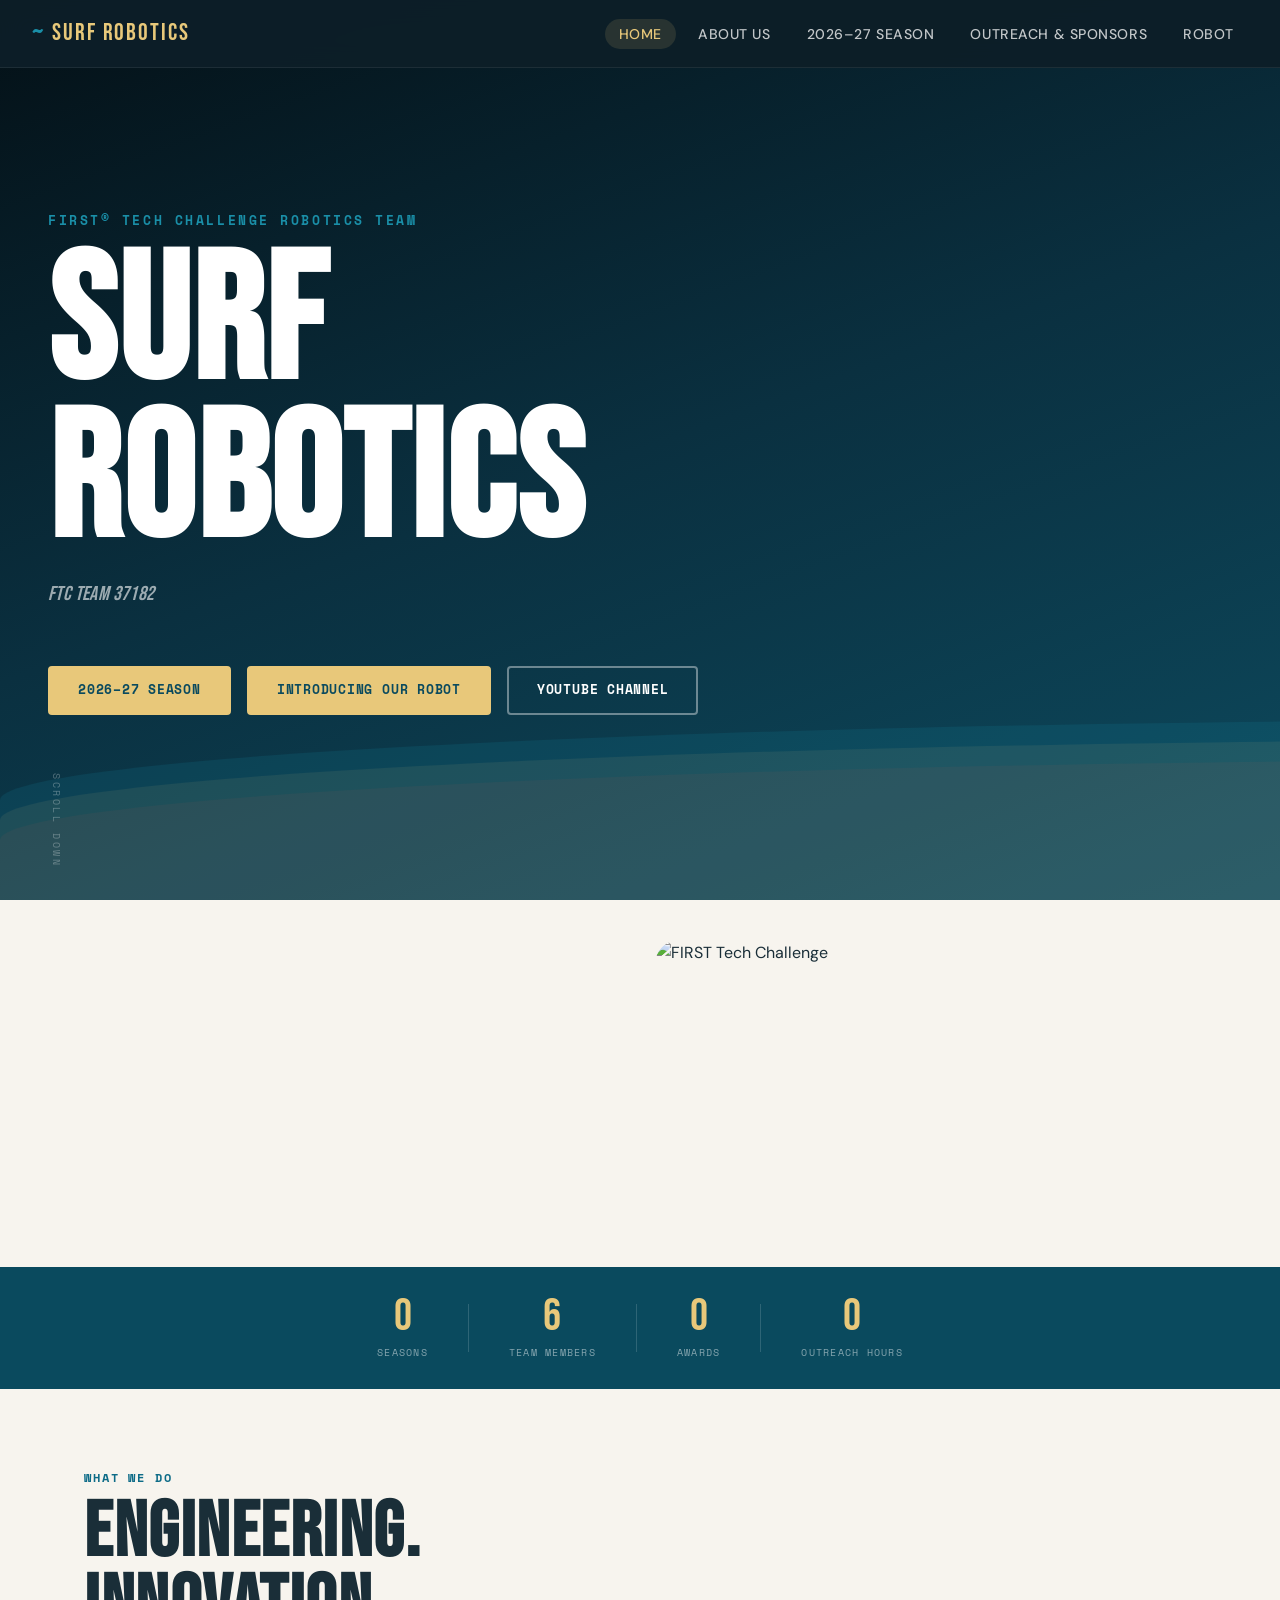
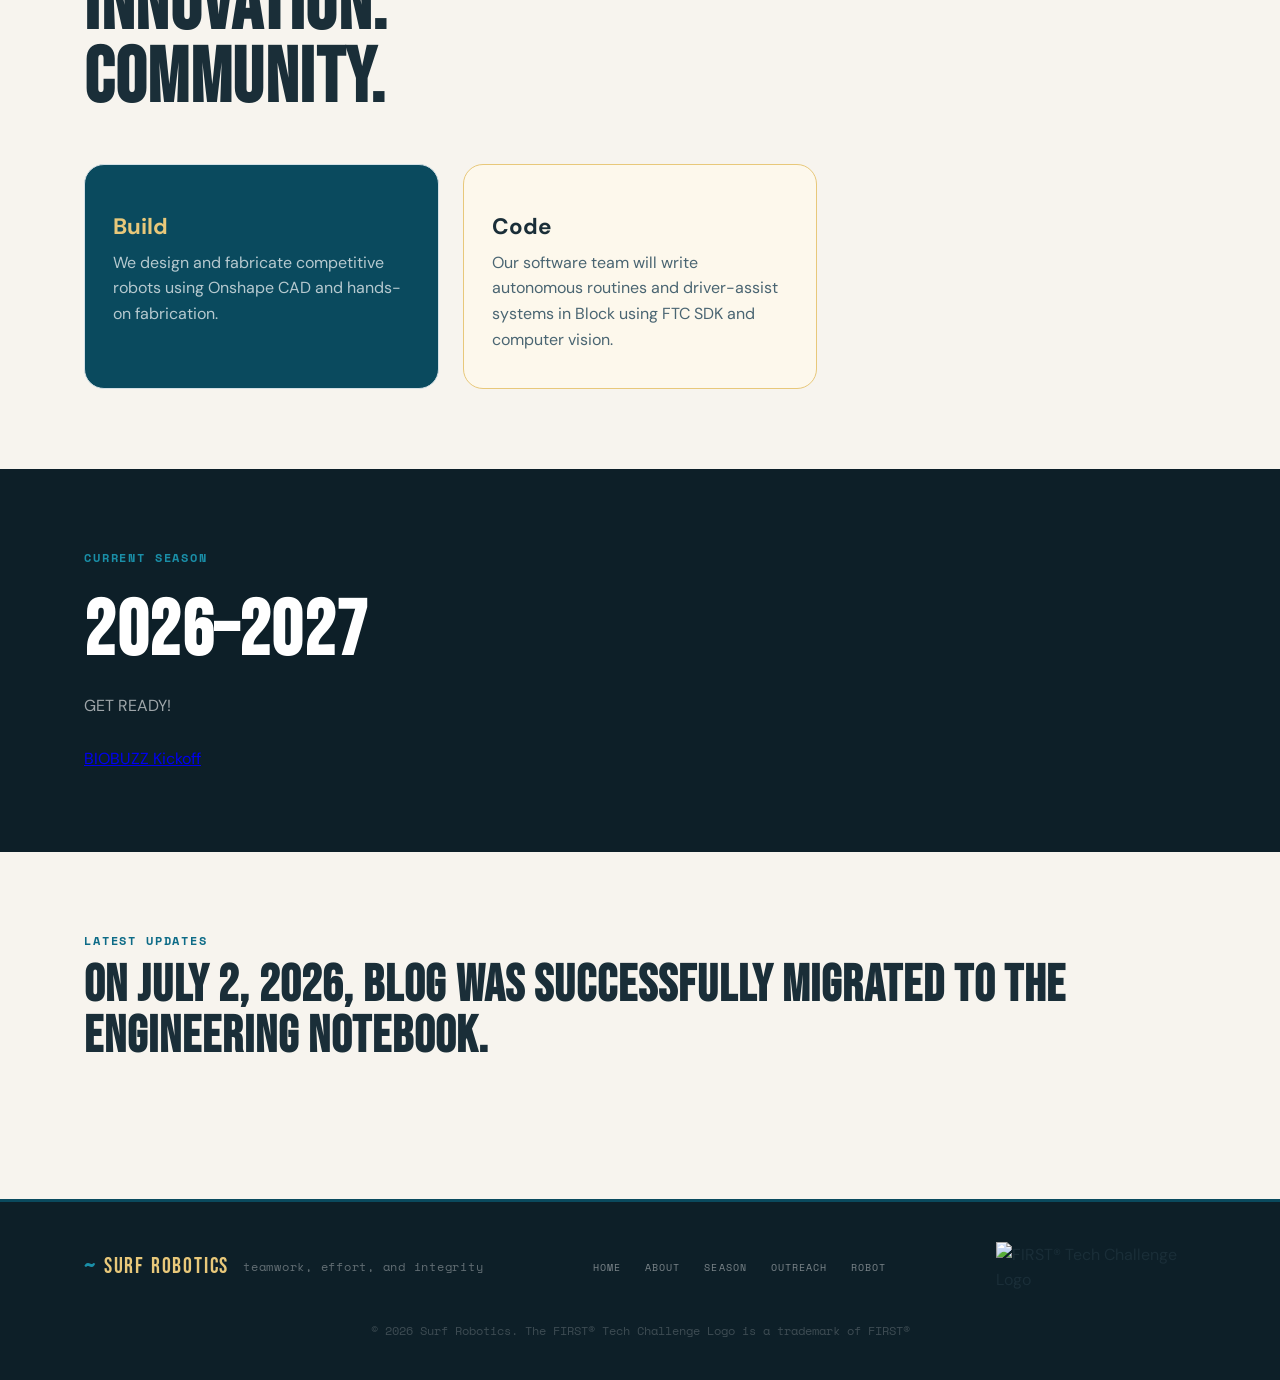
==== index.html @ 9fc36d1c "Update index.html" ====
<!DOCTYPE html>
<html lang="en">
<head>
  <meta charset="UTF-8">
  <meta name="viewport" content="width=device-width, initial-scale=1.0">

  <title>Surf Robotics | FTC Team</title>

  <link rel="icon" type="image/x-icon" href="templogo.png">
  <link rel="stylesheet" href="style.css">

  <link
    href="https://fonts.googleapis.com/css2?family=Bebas+Neue&family=DM+Sans:ital,wght@0,300;0,400;0,500;0,700;1,300&family=Space+Mono:wght@400;700&display=swap"
    rel="stylesheet"
  >
</head>

<body class="page-home">

  <!-- NAV -->
  <nav class="nav">
    <a href="/" class="nav-logo">
      <span class="logo-wave">~</span>
      SURF ROBOTICS
    </a>

    <button
      class="nav-toggle"
      id="navToggle"
      aria-label="Toggle menu"
    >
      <span></span>
      <span></span>
      <span></span>
    </button>

    <ul class="nav-links" id="navLinks">
      <li><a href="/" class="active" title="Click me. Sends you home.">Home</a></li>
      <li><a href="about" title="Click me.">About Us</a></li>
      <li><a href="season" title="Click me.">2026–27 Season</a></li>
      <li><a href="outreach" title="Click me.">Outreach & Sponsors</a></li>
      <li><a href="robot" title="Click me.">Robot</a></li>
    </ul>
  </nav>

  <!-- HERO -->
  <header class="hero">
    <div class="hero-bg">
      <div class="wave wave1"></div>
      <div class="wave wave2"></div>
      <div class="wave wave3"></div>
    </div>

    <div class="hero-content">
      <p><br></p>

      <p class="hero-eyebrow">
        FIRST® Tech Challenge Robotics Team
      </p>

      <h1 class="hero-title">
        SURF<br>
        ROBOTICS
      </h1>

      <h2 class="hero-sub">
        FTC Team 37182
      </h2>

      <p><br></p>

      <div class="hero-actions">
        <a href="season" class="btn btn-primary" title="Click me.">
          2026–27 Season
        </a>

        <a href="robot" class="btn btn-primary" title="Click me.">
          Introducing Our Robot
        </a>

        <a
          href="https://www.youtube.com/@FTCTeamSurf"
          class="btn btn-ghost"
          title="Click me."
        >
          Youtube channel
        </a>
      </div>
    </div>

    <div class="hero-scroll">
      SCROLL DOWN
    </div>
  </header>

  <!-- STATS BAR -->
  <!-- ROBOT MEDIA -->
<section class="home-media">
  <div class="container">

    <div class="media-item">
      <video
        class="responsive-media"
        autoplay
        loop
        muted
        playsinline
      >
        <source src="robot.mp4" type="video/mp4">
        Your browser does not support the video tag.
      </video>
    </div>

    <div class="media-item">
      <img
        class="responsive-media"
        src="starter.jpeg"
        alt="FIRST Tech Challenge"
      >
    </div>

  </div>
</section>

  <section class="stats-bar">
    <div class="stat">
      <span class="stat-num">0</span>
      <span class="stat-label">Seasons</span>
    </div>

    <div class="stat-divider"></div>

    <div class="stat">
      <span class="stat-num">6</span>
      <span class="stat-label">Team Members</span>
    </div>

    <div class="stat-divider"></div>

    <div class="stat">
      <span class="stat-num">0</span>
      <span class="stat-label">Awards</span>
    </div>

    <div class="stat-divider"></div>

    <div class="stat">
      <span class="stat-num">0</span>
      <span class="stat-label">Outreach Hours</span>
    </div>
  </section>

  <!-- HIGHLIGHTS -->
  <section class="section highlights">
    <div class="container">
      <p class="section-eyebrow">
        What We Do
      </p>

      <h2 class="section-title">
        Engineering.<br>
        Innovation.<br>
        Community.
      </h2>

      <div class="cards-grid">

        <div class="card card-teal">
          <div class="card-icon"></div>

          <h3>Build</h3>

          <p>
            We design and fabricate competitive robots using
            Onshape CAD and hands-on fabrication.
          </p>
        </div>

        <div class="card card-sand">
          <div class="card-icon"></div>

          <h3>Code</h3>

          <p>
            Our software team will write autonomous routines
            and driver-assist systems in Block using FTC SDK
            and computer vision.
          </p>
        </div>

      </div>
    </div>
  </section>

  <!-- SEASON TEASER -->
  <section class="section season-teaser">
    <div class="container season-teaser-inner">

      <div class="season-teaser-text">
        <p class="section-eyebrow">
          Current Season
        </p>

        <h2 class="section-title">
          2026–2027
        </h2>

        <p>GET READY!</p>

        <script src="https://cdn.logwork.com/widget/countdown.js"></script>

        <a
          href="https://logwork.com/countdown-bom4"
          class="countdown-timer"
          data-style="flip2"
          data-timezone="Europe/London"
          data-textcolor="#cccccc"
          data-date="2026-09-12 17:00"
          data-unitscolor="#cccccc"
          data-background="#fff000"
          data-digitscolor="#111122"
          title="Don't click me."
        >
          BIOBUZZ Kickoff
        </a>
      </div>

      <p class="robot-caption"></p>

    </div>
    </div>
    </div>
  </section>

  <!-- LATEST BLOG -->
  <section class="section blog-teaser">
    <div class="container">

      <div class="blog-teaser-header">
        <div>
          <p class="section-eyebrow">
            Latest Updates
          </p>

          <h2 class="section-title-sm">
            On July 2, 2026, Blog was successfully migrated
            to the engineering notebook.
          </h2>
        </div>
      </div>
    </div>
  </section>

  <!-- FOOTER -->
  <footer class="footer">
    <div class="container footer-inner">
      <div class="footer-brand">
        <span class="logo-wave">~</span>
        SURF ROBOTICS
        <p>
          teamwork, effort, and integrity
        </p>
      </div>

      <nav class="footer-nav">
        <a href="/" title="Click me.">Home</a>
        <a href="about" title="Click me.">About</a>
        <a href="season" title="Click me.">Season</a>
        <a href="outreach" title="Click me.">Outreach</a>
        <a href="robot" title="Click me.">Robot</a>
      </nav>

      <img
        src="FIRSTTech_iconHorz_RGB_reverse.png.webp"
        alt="FIRST® Tech Challenge Logo"
        width="200"
      >

      <p class="footer-copy">
        © 2026 Surf Robotics. The FIRST® Tech Challenge Logo
        is a trademark of FIRST®
      </p>

    </div>
  </footer>

  <script src="main.js"></script>

</body>
</html>
---- style.css ----
/* =============================================
   SURF ROBOTICS — MAIN STYLESHEET
   Theme: Coastal · Deep Teal + Sandy Gold + Coral
   Fonts: Bebas Neue (display) + DM Sans (body) + Space Mono (data)
============================================= */

/* === RESET & BASE === */
*, *::before, *::after { box-sizing: border-box; margin: 0; padding: 0; }
html { scroll-behavior: smooth; }
body {
  font-family: 'DM Sans', sans-serif;
  background: var(--bg);
  color: var(--text);
  line-height: 1.6;
  overflow-x: hidden;
}

/* === CSS VARIABLES === */
:root {
  --teal:       #0a4a5e;
  --teal-mid:   #0d6b87;
  --teal-light: #1a8fa8;
  --teal-pale:  #e8f6fa;
  --sand:       #e8c87a;
  --sand-dark:  #c4a24a;
  --sand-pale:  #fdf8ec;
  --coral:      #e05c4b;
  --coral-pale: #fdf0ee;
  --bg:         #f7f4ee;
  --bg-dark:    #0d1f28;
  --text:       #1a2e38;
  --text-mid:   #4a6572;
  --text-light: #8aa3af;
  --border:     #d4e0e5;
  --white:      #ffffff;

  --radius-sm: 6px;
  --radius:    12px;
  --radius-lg: 20px;

  --shadow-sm: 0 2px 8px rgba(10,74,94,0.08);
  --shadow:    0 6px 24px rgba(10,74,94,0.12);
  --shadow-lg: 0 16px 48px rgba(10,74,94,0.18);

  --transition: 0.25s ease;
  --nav-h: 68px;
}

/* === TYPOGRAPHY === */
h1, h2, h3, h4, h5 { line-height: 1.1; }
h1 { font-family: 'Bebas Neue', sans-serif; letter-spacing: 0.02em; }
h2 { font-family: 'Bebas Neue', sans-serif; letter-spacing: 0.02em; }
h3 { font-weight: 700; font-size: 1.2rem; }
h4 { font-weight: 600; font-size: 1.05rem; }
p { color: var(--text-mid); }

/* === LAYOUT === */
.container { max-width: 1160px; margin: 0 auto; padding: 0 24px; }
.section { padding: 80px 0; }
.section-teal { background: var(--teal); color: var(--white); }
.section-sand { background: var(--sand-pale); }

/* === NAV === */
.nav {
  position: fixed; top: 0; left: 0; right: 0; z-index: 100;
  height: var(--nav-h);
  display: flex; align-items: center; justify-content: space-between;
  padding: 0 32px;
  background: rgba(13,31,40,0.96);
  backdrop-filter: blur(12px);
  border-bottom: 1px solid rgba(255,255,255,0.07);
}
.nav-logo {
  font-family: 'Bebas Neue', sans-serif;
  font-size: 1.5rem;
  letter-spacing: 0.08em;
  color: var(--sand);
  text-decoration: none;
  display: flex; align-items: center; gap: 6px;
}
.logo-wave { color: var(--teal-light); font-size: 1.8rem; line-height: 1; }
.nav-links {
  display: flex; gap: 8px; list-style: none;
}
.nav-links a {
  color: rgba(255,255,255,0.75);
  text-decoration: none;
  font-size: 0.88rem;
  font-weight: 500;
  letter-spacing: 0.04em;
  padding: 6px 14px;
  border-radius: 20px;
  transition: all var(--transition);
  text-transform: uppercase;
}
.nav-links a:hover,
.nav-links a.active {
  color: var(--sand);
  background: rgba(232,200,122,0.12);
}
.nav-toggle {
  display: none;
  flex-direction: column; gap: 5px;
  background: none; border: none; cursor: pointer; padding: 4px;
}
.nav-toggle span {
  display: block; width: 24px; height: 2px;
  background: var(--sand); border-radius: 2px;
  transition: all var(--transition);
}

/* === BUTTONS === */
.btn {
  display: inline-flex; align-items: center; gap: 6px;
  padding: 12px 28px;
  border-radius: 4px;
  font-family: 'Space Mono', monospace;
  font-size: 0.8rem;
  letter-spacing: 0.06em;
  text-transform: uppercase;
  text-decoration: none;
  font-weight: 700;
  cursor: pointer;
  border: 2px solid transparent;
  transition: all var(--transition);
}
.btn-primary {
  background: var(--sand);
  color: var(--teal);
  border-color: var(--sand);
}
.btn-primary:hover {
  background: var(--sand-dark);
  border-color: var(--sand-dark);
  transform: translateY(-2px);
  box-shadow: var(--shadow);
}
.btn-ghost {
  background: transparent;
  color: var(--white);
  border-color: rgba(255,255,255,0.4);
}
.btn-ghost:hover {
  border-color: var(--sand);
  color: var(--sand);
}
.btn-link {
  background: none; border: none; padding: 0;
  color: var(--teal-mid);
  font-family: 'Space Mono', monospace;
  font-size: 0.78rem;
  font-weight: 700;
  letter-spacing: 0.05em;
  text-transform: uppercase;
  cursor: pointer;
  transition: color var(--transition);
}
.btn-link:hover { color: var(--coral); }

/* === SECTION LABELS === */
.section-eyebrow {
  font-family: 'Space Mono', monospace;
  font-size: 0.72rem;
  letter-spacing: 0.16em;
  text-transform: uppercase;
  color: var(--teal-mid);
  margin-bottom: 10px;
  font-weight: 700;
}
.section-teal .section-eyebrow { color: var(--teal-light); }
.section-title {
  font-family: 'Bebas Neue', sans-serif;
  font-size: clamp(3rem, 6vw, 5.5rem);
  color: var(--text);
  line-height: 0.95;
  margin-bottom: 24px;
}
.section-title-sm {
  font-family: 'Bebas Neue', sans-serif;
  font-size: clamp(2rem, 4vw, 3.2rem);
  color: var(--text);
  line-height: 1;
  margin-bottom: 20px;
}

/* =============================================
   HOME PAGE — HERO
============================================= */
.page-home .hero {
  position: relative;
  height: 100vh;
  min-height: 680px;
  display: flex; align-items: center;
  overflow: hidden;
  background: var(--bg-dark);
}
.hero-bg {
  position: absolute; inset: 0;
  background: linear-gradient(160deg, #041016 0%, #0a3040 50%, #0d4a5e 100%);
}
/* WAVE ANIMATION */
.wave {
  position: absolute;
  width: 250%;
  height: 200px;
  bottom: 0;
  border-radius: 50% 50% 0 0 / 80px 80px 0 0;
  opacity: 0.15;
  animation: waveMove 8s ease-in-out infinite;
}
.wave1 { background: var(--teal-light); animation-delay: 0s; bottom: -20px; }
.wave2 { background: var(--sand); opacity: 0.08; animation-delay: -3s; animation-duration: 10s; bottom: -40px; }
.wave3 { background: var(--coral); opacity: 0.06; animation-delay: -5s; animation-duration: 12s; bottom: -60px; }
@keyframes waveMove {
  0%, 100% { transform: translateX(-25%) scaleY(1); }
  50% { transform: translateX(0%) scaleY(1.2); }
}

.hero-content {
  position: relative;
  padding: 0 48px;
  max-width: 900px;
  animation: fadeUp 1s ease both;
}
.hero-eyebrow {
  font-family: 'Space Mono', monospace;
  font-size: 0.8rem;
  letter-spacing: 0.2em;
  text-transform: uppercase;
  color: var(--teal-light);
  margin-bottom: 16px;
  font-weight: 700;
}
.hero-title {
  font-family: 'Bebas Neue', sans-serif;
  font-size: clamp(5rem, 14vw, 13rem);
  line-height: 0.88;
  color: var(--white);
  letter-spacing: 0.01em;
  margin-bottom: 20px;
}
.hero-title span { color: var(--sand); }
.hero-sub {
  font-size: 1.25rem;
  color: rgba(255,255,255,0.6);
  max-width: 480px;
  margin-bottom: 36px;
  font-style: italic;
  font-weight: 300;
}
.hero-actions { display: flex; gap: 16px; flex-wrap: wrap; }
.hero-scroll {
  position: absolute;
  bottom: 32px;
  left: 48px;
  font-family: 'Space Mono', monospace;
  font-size: 0.65rem;
  letter-spacing: 0.25em;
  color: rgba(255,255,255,0.3);
  writing-mode: vertical-rl;
  animation: bounce 2s ease-in-out infinite;
}
@keyframes bounce {
  0%,100% { transform: translateY(0); }
  50% { transform: translateY(8px); }
}
@keyframes fadeUp {
  from { opacity: 0; transform: translateY(40px); }
  to { opacity: 1; transform: translateY(0); }
}

/* === STATS BAR === */
.stats-bar {
  background: var(--teal);
  display: flex; align-items: center; justify-content: center;
  gap: 0;
  padding: 28px;
  flex-wrap: wrap;
}
.stat {
  display: flex; flex-direction: column; align-items: center;
  padding: 0 40px;
}
.stat-num {
  font-family: 'Bebas Neue', sans-serif;
  font-size: 2.8rem;
  color: var(--sand);
  line-height: 1;
}
.stat-label {
  font-family: 'Space Mono', monospace;
  font-size: 0.65rem;
  letter-spacing: 0.12em;
  text-transform: uppercase;
  color: rgba(255,255,255,0.5);
  margin-top: 4px;
}
.stat-divider {
  width: 1px;
  height: 48px;
  background: rgba(255,255,255,0.15);
}

/* === HIGHLIGHTS CARDS === */
.cards-grid {
  display: grid;
  grid-template-columns: repeat(3, 1fr);
  gap: 24px;
  margin-top: 48px;
}
.card {
  padding: 36px 28px;
  border-radius: var(--radius-lg);
  border: 1px solid var(--border);
  transition: transform var(--transition), box-shadow var(--transition);
}
.card:hover { transform: translateY(-6px); box-shadow: var(--shadow-lg); }
.card-teal { background: var(--teal); color: white; }
.card-sand { background: var(--sand-pale); border-color: var(--sand); }
.card-coral { background: #fff8f7; border-color: var(--coral); }
.card-teal p { color: rgba(255,255,255,0.7); }
.card-icon { font-size: 2.4rem; margin-bottom: 14px; }
.card h3 { font-size: 1.4rem; margin-bottom: 10px; }
.card-teal h3 { color: var(--sand); }

/* === SEASON TEASER === */
.season-teaser { background: var(--bg-dark); }
.season-teaser-inner {
  display: grid; grid-template-columns: 1fr 1fr;
  gap: 64px; align-items: center;
}
.season-teaser-text .section-eyebrow { color: var(--teal-light); }
.season-teaser-text .section-title { color: var(--white); }
.season-teaser-text p { color: rgba(255,255,255,0.6); margin-bottom: 28px; }
.robot-placeholder {
  display: flex; flex-direction: column; align-items: center;
  gap: 16px;
}
.robot-body {
  position: relative;
  width: 200px; height: 180px;
}
.robot-head {
  position: absolute;
  top: 0; left: 50%; transform: translateX(-50%);
  width: 80px; height: 50px;
  background: var(--teal-mid);
  border-radius: 8px 8px 0 0;
  border: 2px solid var(--teal-light);
}
.robot-chassis {
  position: absolute;
  top: 50px; left: 20px; right: 20px; bottom: 20px;
  background: var(--teal);
  border-radius: 6px;
  border: 2px solid var(--teal-light);
}
.robot-chassis::after {
  content: '';
  position: absolute;
  top: 12px; left: 50%; transform: translateX(-50%);
  width: 40px; height: 8px;
  background: var(--sand);
  border-radius: 4px;
  box-shadow: 0 0 12px var(--sand);
}
.robot-wheel {
  position: absolute;
  bottom: 0;
  width: 36px; height: 36px;
  background: #1a3040;
  border-radius: 50%;
  border: 3px solid var(--sand);
}
.robot-wheel.wl { left: 0; }
.robot-wheel.wr { right: 0; }
.robot-caption {
  font-family: 'Space Mono', monospace;
  font-size: 0.65rem;
  letter-spacing: 0.15em;
  color: var(--text-light);
  text-transform: uppercase;
}

/* === BLOG TEASER === */
.blog-teaser-header {
  display: flex; align-items: flex-end; justify-content: space-between;
  margin-bottom: 36px;
}
.blog-preview-grid {
  display: grid; grid-template-columns: repeat(3, 1fr);
  gap: 20px;
}
.blog-preview-card {
  display: block;
  padding: 28px;
  background: var(--white);
  border-radius: var(--radius);
  border: 1px solid var(--border);
  text-decoration: none;
  transition: all var(--transition);
}
.blog-preview-card:hover {
  transform: translateY(-4px);
  box-shadow: var(--shadow);
  border-color: var(--teal-light);
}
.blog-preview-card h4 {
  color: var(--text);
  margin: 10px 0 8px;
  font-size: 1rem;
}
.blog-preview-card p { font-size: 0.9rem; margin-bottom: 14px; }
.blog-tag {
  display: inline-block;
  font-family: 'Space Mono', monospace;
  font-size: 0.62rem;
  letter-spacing: 0.08em;
  text-transform: uppercase;
  padding: 3px 10px;
  border-radius: 20px;
  background: var(--teal-pale);
  color: var(--teal-mid);
  font-weight: 700;
}
.blog-date {
  font-size: 0.8rem;
  color: var(--text-light);
  font-family: 'Space Mono', monospace;
}

/* =============================================
   INNER PAGE HERO
============================================= */
.page-inner { padding-top: var(--nav-h); }
.page-hero {
  position: relative;
  padding: 80px 0 60px;
  background: var(--bg-dark);
  overflow: hidden;
}
.page-hero-bg {
  position: absolute; inset: 0;
  background: linear-gradient(135deg, #041016 0%, #0a3040 60%, #0d4a5e 100%);
  opacity: 0.95;
}
.page-hero-bg::after {
  content: '';
  position: absolute; bottom: 0; left: 0; right: 0;
  height: 3px;
  background: linear-gradient(90deg, var(--teal-light), var(--sand), var(--coral));
}
.page-hero .container { position: relative; }
.page-hero-title {
  font-family: 'Bebas Neue', sans-serif;
  font-size: clamp(3.5rem, 8vw, 7rem);
  color: var(--white);
  line-height: 0.9;
  margin-top: 8px;
}
.page-hero-sub {
  color: rgba(255,255,255,0.55);
  font-size: 1.1rem;
  margin-top: 14px;
  font-style: italic;
}

/* =============================================
   ABOUT PAGE
============================================= */
.two-col {
  display: grid; grid-template-columns: 1.2fr 0.8fr;
  gap: 64px; align-items: center;
}
.two-col-text p { margin-bottom: 16px; }
.story-visual {
  display: flex; flex-direction: column; gap: 12px;
  align-items: flex-start;
}
.sv-block {
  font-family: 'Bebas Neue', sans-serif;
  font-size: 2.2rem;
  letter-spacing: 0.04em;
  padding: 16px 28px;
  border-radius: var(--radius-sm);
  color: var(--white);
}
.sv-block1 { background: var(--teal); }
.sv-block2 { background: var(--coral); margin-left: 24px; }
.sv-block3 { background: var(--sand); color: var(--teal); margin-left: 48px; }

.mission-inner { text-align: center; max-width: 800px; margin: 0 auto; }
.mission-quote {
  font-family: 'Bebas Neue', sans-serif;
  font-size: clamp(2rem, 4vw, 3.2rem);
  color: var(--sand);
  margin-bottom: 20px;
  line-height: 1.1;
}
.mission-sub { font-size: 1.1rem; color: rgba(255,255,255,0.65); }

/* TEAM GRID */
.team-grid {
  display: grid;
  grid-template-columns: repeat(auto-fill, minmax(240px, 1fr));
  gap: 24px;
  margin-top: 36px;
}
.team-card {
  background: var(--white);
  border: 1px solid var(--border);
  border-radius: var(--radius);
  padding: 28px 22px;
  transition: transform var(--transition), box-shadow var(--transition);
}
.team-card:hover { transform: translateY(-5px); box-shadow: var(--shadow); }
.team-avatar {
  width: 56px; height: 56px;
  border-radius: 50%;
  background: hsl(var(--avatar-hue), 55%, 42%);
  color: white;
  font-family: 'Space Mono', monospace;
  font-size: 0.95rem;
  font-weight: 700;
  display: flex; align-items: center; justify-content: center;
  margin-bottom: 14px;
  letter-spacing: 0.05em;
}
.team-card h4 { color: var(--text); margin-bottom: 4px; }
.team-role {
  font-family: 'Space Mono', monospace;
  font-size: 0.65rem;
  letter-spacing: 0.08em;
  text-transform: uppercase;
  color: var(--teal-mid);
  display: block;
  margin-bottom: 10px;
}
.team-card p { font-size: 0.88rem; }

/* MENTORS */
.mentors-grid {
  display: grid; grid-template-columns: repeat(2, 1fr);
  gap: 20px; margin-top: 28px;
}
.mentor-card {
  display: flex; gap: 20px; align-items: flex-start;
  background: var(--white);
  border: 1px solid var(--border);
  border-radius: var(--radius);
  padding: 24px;
}
.mentor-card h4 { color: var(--text); margin-bottom: 4px; }
.mentor-card p { font-size: 0.88rem; margin-top: 8px; }

/* VALUES */
.values-grid {
  display: grid; grid-template-columns: repeat(4, 1fr);
  gap: 24px; margin-top: 36px;
}
.value-item {
  padding: 28px 20px;
  border-top: 3px solid var(--teal);
}
.value-num {
  font-family: 'Bebas Neue', sans-serif;
  font-size: 3rem;
  color: var(--sand-dark);
  line-height: 1;
  display: block;
  margin-bottom: 10px;
}
.value-item h4 { color: var(--text); margin-bottom: 8px; font-size: 0.95rem; }
.value-item p { font-size: 0.88rem; }

/* =============================================
   SEASON PAGE
============================================= */
.page-hero-season .page-hero-title { color: var(--sand); }

/* FIELD DIAGRAM */
.field-diagram {
  text-align: center;
}
.field-inner {
  position: relative;
  width: 100%; padding-top: 100%;
  background: #1a3040;
  border-radius: var(--radius);
  border: 2px solid var(--teal-mid);
  overflow: hidden;
}
.field-zone {
  position: absolute;
  font-family: 'Space Mono', monospace;
  font-size: 0.6rem;
  letter-spacing: 0.08em;
  color: rgba(255,255,255,0.4);
  text-align: center;
  padding: 8px;
}
.fz1 { top: 4%; left: 0; right: 0; }
.fz2 { bottom: 4%; left: 0; right: 0; }
.field-goal {
  position: absolute;
  width: 14%; height: 14%;
  background: var(--sand);
  border-radius: 4px;
  opacity: 0.7;
}
.fg1 { top: 15%; left: 30%; }
.fg2 { top: 15%; right: 30%; }
.field-piece {
  position: absolute;
  width: 8%; height: 8%;
  background: var(--coral);
  border-radius: 50%;
  opacity: 0.8;
}
.fp1 { top: 45%; left: 30%; }
.fp2 { top: 45%; left: 46%; }
.fp3 { top: 45%; right: 30%; }
.field-robot {
  position: absolute;
  width: 16%; height: 16%;
  background: var(--teal-light);
  border-radius: 4px;
  bottom: 20%; left: 50%; transform: translateX(-50%);
  border: 2px solid var(--sand);
  box-shadow: 0 0 16px rgba(26,143,168,0.5);
  animation: robotGlow 2s ease-in-out infinite;
}
@keyframes robotGlow {
  0%,100% { box-shadow: 0 0 12px rgba(26,143,168,0.4); }
  50% { box-shadow: 0 0 24px rgba(26,143,168,0.8); }
}

/* SPECS GRID */
.robot-specs-grid {
  display: grid; grid-template-columns: repeat(3, 1fr);
  gap: 2px; margin-top: 36px;
  background: rgba(255,255,255,0.05);
  border-radius: var(--radius);
  overflow: hidden;
}
.spec-card {
  padding: 28px 24px;
  background: rgba(255,255,255,0.04);
  transition: background var(--transition);
}
.spec-card:hover { background: rgba(255,255,255,0.08); }
.spec-card h5 {
  font-family: 'Space Mono', monospace;
  font-size: 0.65rem;
  letter-spacing: 0.12em;
  text-transform: uppercase;
  color: var(--teal-light);
  margin-bottom: 8px;
}
.spec-value {
  font-family: 'Bebas Neue', sans-serif;
  font-size: 1.6rem;
  color: var(--sand);
  line-height: 1;
  margin-bottom: 10px;
}
.spec-card p { color: rgba(255,255,255,0.55); font-size: 0.88rem; }

/* TIMELINE */
.timeline {
  margin-top: 40px;
  position: relative;
}
.timeline::before {
  content: '';
  position: absolute;
  left: 28px; top: 0; bottom: 0;
  width: 2px;
  background: linear-gradient(to bottom, var(--teal), var(--sand));
}
.tl-item {
  display: flex; gap: 36px;
  margin-bottom: 40px;
  position: relative;
}
.tl-marker {
  flex-shrink: 0;
  width: 56px; height: 56px;
  background: var(--teal);
  color: var(--sand);
  border-radius: 50%;
  font-family: 'Bebas Neue', sans-serif;
  font-size: 1.3rem;
  display: flex; align-items: center; justify-content: center;
  border: 3px solid var(--bg);
  box-shadow: 0 0 0 2px var(--teal);
  position: relative; z-index: 1;
}
.tl-content { padding-top: 8px; }
.tl-content h4 { color: var(--text); margin-bottom: 4px; }
.tl-date {
  font-family: 'Space Mono', monospace;
  font-size: 0.65rem;
  letter-spacing: 0.1em;
  text-transform: uppercase;
  color: var(--teal-mid);
  display: block;
  margin-bottom: 10px;
}
.tl-content p { font-size: 0.92rem; }

/* RESULTS TABLE */
.results-table-wrap { overflow-x: auto; margin-top: 28px; }
.results-table {
  width: 100%; border-collapse: collapse;
}
.results-table th {
  font-family: 'Space Mono', monospace;
  font-size: 0.65rem;
  letter-spacing: 0.1em;
  text-transform: uppercase;
  color: var(--text-mid);
  padding: 10px 16px;
  text-align: left;
  border-bottom: 2px solid var(--border);
}
.results-table td {
  padding: 14px 16px;
  font-size: 0.92rem;
  color: var(--text-mid);
  border-bottom: 1px solid var(--border);
}
.results-table tr:hover td { background: var(--teal-pale); }
.badge {
  display: inline-block;
  font-family: 'Space Mono', monospace;
  font-size: 0.6rem;
  letter-spacing: 0.06em;
  text-transform: uppercase;
  padding: 3px 10px;
  border-radius: 20px;
  font-weight: 700;
}
.badge-green { background: #e0f5e9; color: #1a7a40; }
.badge-blue { background: #e0eeff; color: #1a4a8a; }
.badge-yellow { background: #fff8e0; color: #8a6a00; }
.badge-gray { background: #f0f0f0; color: #666; }

/* CTA BLOCK */
.cta-block {
  background: linear-gradient(135deg, var(--teal) 0%, var(--teal-mid) 100%);
  border-radius: var(--radius-lg);
  padding: 60px;
  text-align: center;
}
.cta-inner { max-width: 600px; margin: 0 auto; }
.cta-inner .section-eyebrow { color: var(--teal-light); }
.cta-inner .section-title-sm { color: var(--sand); }
.cta-inner p { color: rgba(255,255,255,0.65); margin-bottom: 28px; }

/* =============================================
   OUTREACH PAGE
============================================= */
.outreach-stats {
  display: grid; grid-template-columns: repeat(2, 1fr);
  gap: 16px;
}
.o-stat {
  padding: 24px;
  background: var(--teal-pale);
  border-radius: var(--radius);
  text-align: center;
  border: 1px solid var(--teal-light);
}
.o-num {
  display: block;
  font-family: 'Bebas Neue', sans-serif;
  font-size: 2.8rem;
  color: var(--teal);
  line-height: 1;
}
.o-stat span:last-child {
  font-family: 'Space Mono', monospace;
  font-size: 0.65rem;
  letter-spacing: 0.1em;
  text-transform: uppercase;
  color: var(--text-mid);
}

/* PROGRAMS */
.programs-grid {
  display: grid; grid-template-columns: repeat(3, 1fr);
  gap: 20px; margin-top: 36px;
}
.program-card {
  background: var(--white);
  border: 1px solid var(--border);
  border-radius: var(--radius);
  padding: 28px 22px;
  transition: transform var(--transition), box-shadow var(--transition);
}
.program-card:hover { transform: translateY(-4px); box-shadow: var(--shadow); }
.program-icon { font-size: 2rem; margin-bottom: 12px; }
.program-card h4 { color: var(--text); margin-bottom: 8px; }
.program-card p { font-size: 0.88rem; margin-bottom: 14px; }
.program-tag {
  font-family: 'Space Mono', monospace;
  font-size: 0.62rem;
  letter-spacing: 0.08em;
  text-transform: uppercase;
  color: var(--teal-mid);
  background: var(--teal-pale);
  padding: 3px 10px;
  border-radius: 20px;
  display: inline-block;
}

/* IMPACT BARS */
.impact-grid {
  max-width: 700px;
  margin: 36px auto 0;
  display: flex; flex-direction: column; gap: 24px;
}
.impact-item { display: flex; flex-direction: column; gap: 8px; }
.impact-bar {
  height: 12px;
  background: rgba(255,255,255,0.1);
  border-radius: 6px;
  overflow: hidden;
}
.impact-fill {
  height: 100%;
  background: linear-gradient(90deg, var(--teal-light), var(--sand));
  border-radius: 6px;
  transition: width 1.5s ease;
}
.impact-label {
  display: flex; justify-content: space-between;
  font-family: 'Space Mono', monospace;
  font-size: 0.65rem;
  letter-spacing: 0.08em;
  text-transform: uppercase;
  color: rgba(255,255,255,0.5);
}

/* SPONSORS */
.sponsors-intro {
  max-width: 680px;
  margin-bottom: 48px;
  font-size: 1rem;
}
.sponsor-tier-label {
  font-family: 'Space Mono', monospace;
  font-size: 0.8rem;
  letter-spacing: 0.1em;
  text-transform: uppercase;
  color: var(--text-mid);
  margin: 36px 0 16px;
  border-bottom: 1px solid var(--border);
  padding-bottom: 8px;
}
.sponsor-tier {
  display: flex; flex-wrap: wrap; gap: 16px;
  margin-bottom: 8px;
}
.sponsor-logo-block { display: flex; }
.sponsor-logo-placeholder {
  display: flex; align-items: center; justify-content: center;
  background: var(--white);
  border: 2px dashed var(--border);
  border-radius: var(--radius);
  text-align: center;
  font-family: 'Space Mono', monospace;
  font-size: 0.72rem;
  letter-spacing: 0.05em;
  color: var(--text-light);
  transition: all var(--transition);
}
.sponsor-logo-placeholder:hover {
  border-color: var(--teal);
  color: var(--teal);
}
.sponsor-logo-placeholder.large { width: 200px; height: 90px; font-size: 0.8rem; }
.sponsor-logo-placeholder.medium { width: 160px; height: 72px; }
.sponsor-logo-placeholder.small { width: 130px; height: 60px; font-size: 0.65rem; }

/* SPONSOR CTA */
.sponsor-cta { max-width: 700px; }
.sponsor-tiers-mini {
  display: flex; gap: 12px; flex-wrap: wrap;
  margin: 20px 0 28px;
}
.stm {
  flex: 1; min-width: 100px;
  padding: 16px;
  background: var(--white);
  border: 1px solid var(--border);
  border-radius: var(--radius-sm);
  text-align: center;
  font-size: 0.85rem;
  color: var(--text);
}
.stm strong { display: block; color: var(--teal); font-size: 0.75rem; font-family: 'Space Mono', monospace; margin-bottom: 4px; }

/* =============================================
   BLOG PAGE
============================================= */
.blog-filter-bar {
  background: var(--white);
  border-bottom: 1px solid var(--border);
  padding: 16px 0;
  position: sticky;
  top: var(--nav-h);
  z-index: 50;
}
.filter-btns {
  display: flex; gap: 8px; flex-wrap: wrap;
}
.filter-btn {
  font-family: 'Space Mono', monospace;
  font-size: 0.65rem;
  letter-spacing: 0.08em;
  text-transform: uppercase;
  font-weight: 700;
  padding: 6px 16px;
  border-radius: 20px;
  border: 1px solid var(--border);
  background: none;
  color: var(--text-mid);
  cursor: pointer;
  transition: all var(--transition);
}
.filter-btn:hover { border-color: var(--teal); color: var(--teal); }
.filter-btn.active {
  background: var(--teal);
  border-color: var(--teal);
  color: var(--white);
}

.blog-featured { background: var(--sand-pale); }
.featured-post {
  display: grid; grid-template-columns: 1.2fr 0.8fr;
  gap: 48px; align-items: center;
}
.featured-post-text .blog-tag { background: var(--teal); color: var(--white); margin-bottom: 16px; }
.featured-post-text h2 {
  font-family: 'Bebas Neue', sans-serif;
  font-size: clamp(1.8rem, 3vw, 2.8rem);
  color: var(--text);
  line-height: 1.1;
  margin-bottom: 16px;
}
.featured-excerpt { font-size: 1rem; margin-bottom: 20px; }
.post-meta {
  display: flex; gap: 16px;
  font-family: 'Space Mono', monospace;
  font-size: 0.65rem;
  letter-spacing: 0.08em;
  color: var(--text-light);
  text-transform: uppercase;
  margin-bottom: 24px;
  flex-wrap: wrap;
}

.post-visual-block {
  background: var(--teal);
  border-radius: var(--radius);
  padding: 28px;
  text-align: center;
}
.pvb-grid {
  display: grid; grid-template-columns: 1fr 1fr;
  gap: 8px; margin-bottom: 16px;
}
.pvb-cell {
  height: 60px; border-radius: 6px;
}
.c1 { background: hsl(195,70%,35%); transform: rotate(45deg); }
.c2 { background: hsl(195,70%,35%); transform: rotate(-45deg); }
.c3 { background: hsl(195,70%,35%); transform: rotate(-45deg); }
.c4 { background: hsl(195,70%,35%); transform: rotate(45deg); }
.post-visual-block p {
  font-family: 'Space Mono', monospace;
  font-size: 0.6rem;
  letter-spacing: 0.12em;
  text-transform: uppercase;
  color: rgba(255,255,255,0.5);
}

/* BLOG GRID */
.blog-grid {
  display: grid;
  grid-template-columns: repeat(3, 1fr);
  gap: 24px;
}
.blog-card {
  background: var(--white);
  border: 1px solid var(--border);
  border-radius: var(--radius);
  padding: 28px;
  transition: all var(--transition);
}
.blog-card:hover { transform: translateY(-4px); box-shadow: var(--shadow); border-color: var(--teal-light); }
.blog-card-top {
  display: flex; justify-content: space-between; align-items: center;
  margin-bottom: 14px;
}
.blog-card h3 {
  font-size: 1.05rem;
  color: var(--text);
  margin-bottom: 10px;
  line-height: 1.3;
}
.blog-card p { font-size: 0.88rem; margin-bottom: 16px; }
.post-meta-sm {
  display: flex; justify-content: space-between;
  font-family: 'Space Mono', monospace;
  font-size: 0.62rem;
  letter-spacing: 0.06em;
  color: var(--text-light);
  text-transform: uppercase;
  margin-bottom: 14px;
}
.blog-card.hidden { display: none; }

/* MODAL */
.post-modal {
  display: none;
  position: fixed; inset: 0;
  z-index: 200;
  align-items: center; justify-content: center;
}
.post-modal.open { display: flex; }
.modal-overlay {
  position: absolute; inset: 0;
  background: rgba(10,20,28,0.8);
  backdrop-filter: blur(6px);
}
.modal-content {
  position: relative;
  background: var(--white);
  border-radius: var(--radius-lg);
  max-width: 760px; width: calc(100% - 48px);
  max-height: 85vh;
  overflow-y: auto;
  padding: 48px;
  z-index: 1;
  animation: modalIn 0.3s ease;
}
@keyframes modalIn {
  from { opacity: 0; transform: scale(0.95) translateY(20px); }
  to { opacity: 1; transform: scale(1) translateY(0); }
}
.modal-close {
  position: absolute; top: 20px; right: 20px;
  background: var(--bg); border: none;
  width: 36px; height: 36px; border-radius: 50%;
  font-size: 0.9rem; cursor: pointer;
  color: var(--text-mid);
  transition: all var(--transition);
}
.modal-close:hover { background: var(--coral); color: white; }
.modal-body h2 {
  font-family: 'Bebas Neue', sans-serif;
  font-size: 2.4rem;
  color: var(--text);
  margin-bottom: 8px;
}
.modal-body .blog-tag { margin-bottom: 16px; }
.modal-body .post-meta { margin-bottom: 24px; }
.modal-body p { margin-bottom: 16px; line-height: 1.75; }
.modal-body h4 { color: var(--text); margin: 24px 0 10px; }
.modal-body code {
  font-family: 'Space Mono', monospace;
  font-size: 0.8rem;
  background: var(--teal-pale);
  padding: 2px 6px;
  border-radius: 3px;
  color: var(--teal);
}

/* =============================================
   FOOTER
============================================= */
.footer {
  background: var(--bg-dark);
  padding: 40px 0;
  border-top: 3px solid var(--teal);
}
.footer-inner {
  display: flex; align-items: center; justify-content: space-between;
  flex-wrap: wrap; gap: 20px;
}
.footer-brand {
  font-family: 'Bebas Neue', sans-serif;
  font-size: 1.4rem;
  letter-spacing: 0.08em;
  color: var(--sand);
  display: flex; align-items: center; gap: 6px;
}
.footer-brand p {
  color: rgba(255,255,255,0.35);
  font-family: 'DM Sans', sans-serif;
  font-size: 0.78rem;
  font-family: 'Space Mono', monospace;
  letter-spacing: 0.06em;
  margin-left: 8px;
  font-weight: 400;
}
.footer-nav {
  display: flex; gap: 24px;
}
.footer-nav a {
  font-family: 'Space Mono', monospace;
  font-size: 0.65rem;
  letter-spacing: 0.1em;
  text-transform: uppercase;
  color: rgba(255,255,255,0.45);
  text-decoration: none;
  transition: color var(--transition);
}
.footer-nav a:hover { color: var(--sand); }
.footer-copy {
  font-size: 0.75rem;
  color: rgba(255,255,255,0.2);
  font-family: 'Space Mono', monospace;
  width: 100%;
  text-align: center;
  margin-top: 8px;
}

/* =============================================
   RESPONSIVE
============================================= */
@media (max-width: 900px) {
  .cards-grid,
  .robot-specs-grid,
  .programs-grid,
  .values-grid,
  .blog-grid,
  .blog-preview-grid { grid-template-columns: repeat(2, 1fr); }

  .two-col,
  .season-teaser-inner,
  .featured-post { grid-template-columns: 1fr; gap: 36px; }

  .mentors-grid { grid-template-columns: 1fr; }

  .nav-links {
    display: none;
    position: fixed; top: var(--nav-h); left: 0; right: 0;
    background: var(--bg-dark);
    flex-direction: column;
    padding: 16px 24px 24px;
    border-bottom: 1px solid rgba(255,255,255,0.08);
  }
  .nav-links.open { display: flex; }
  .nav-toggle { display: flex; }
}

@media (max-width: 600px) {
  .cards-grid,
  .robot-specs-grid,
  .programs-grid,
  .values-grid,
  .blog-grid,
  .blog-preview-grid,
  .outreach-stats { grid-template-columns: 1fr; }

  .hero-content { padding: 0 24px; }
  .hero-title { font-size: clamp(4rem, 18vw, 7rem); }
  .stats-bar { gap: 0; }
  .stat { padding: 0 20px; }
  .stat-divider { display: none; }
  .blog-teaser-header { flex-direction: column; align-items: flex-start; gap: 12px; }
  .section { padding: 56px 0; }
  .modal-content { padding: 28px 24px; }
}

/* ========================================
   HOME PAGE VIDEO + PHOTO
   ======================================== */

.home-media {
  width: 100%;
  padding: 40px 20px;
}

.home-media .container {
  width: min(1100px, 100%);
  margin: 0 auto;

  display: grid;
  grid-template-columns: repeat(2, minmax(0, 1fr));
  gap: 30px;
}

.media-item {
  width: 100%;
  overflow: hidden;
  border-radius: 24px;
}

.responsive-media {
  display: block;
  width: 100%;
  height: auto;
  max-width: 100%;
  border-radius: 24px;
}

/* Make video and image the same visual size */
video.responsive-media,
img.responsive-media {
  aspect-ratio: 16 / 9;
  object-fit: cover;
}

/* Tablets and phones */
@media (max-width: 768px) {
  .home-media {
    padding: 30px 16px;
  }

  .home-media .container {
    grid-template-columns: 1fr;
    gap: 20px;
  }

  .media-item,
  .responsive-media {
    border-radius: 18px;
  }
}

/* Small phones */
@media (max-width: 480px) {
  .home-media {
    padding: 20px 12px;
  }

  .media-item,
  .responsive-media {
    border-radius: 14px;
  }
}
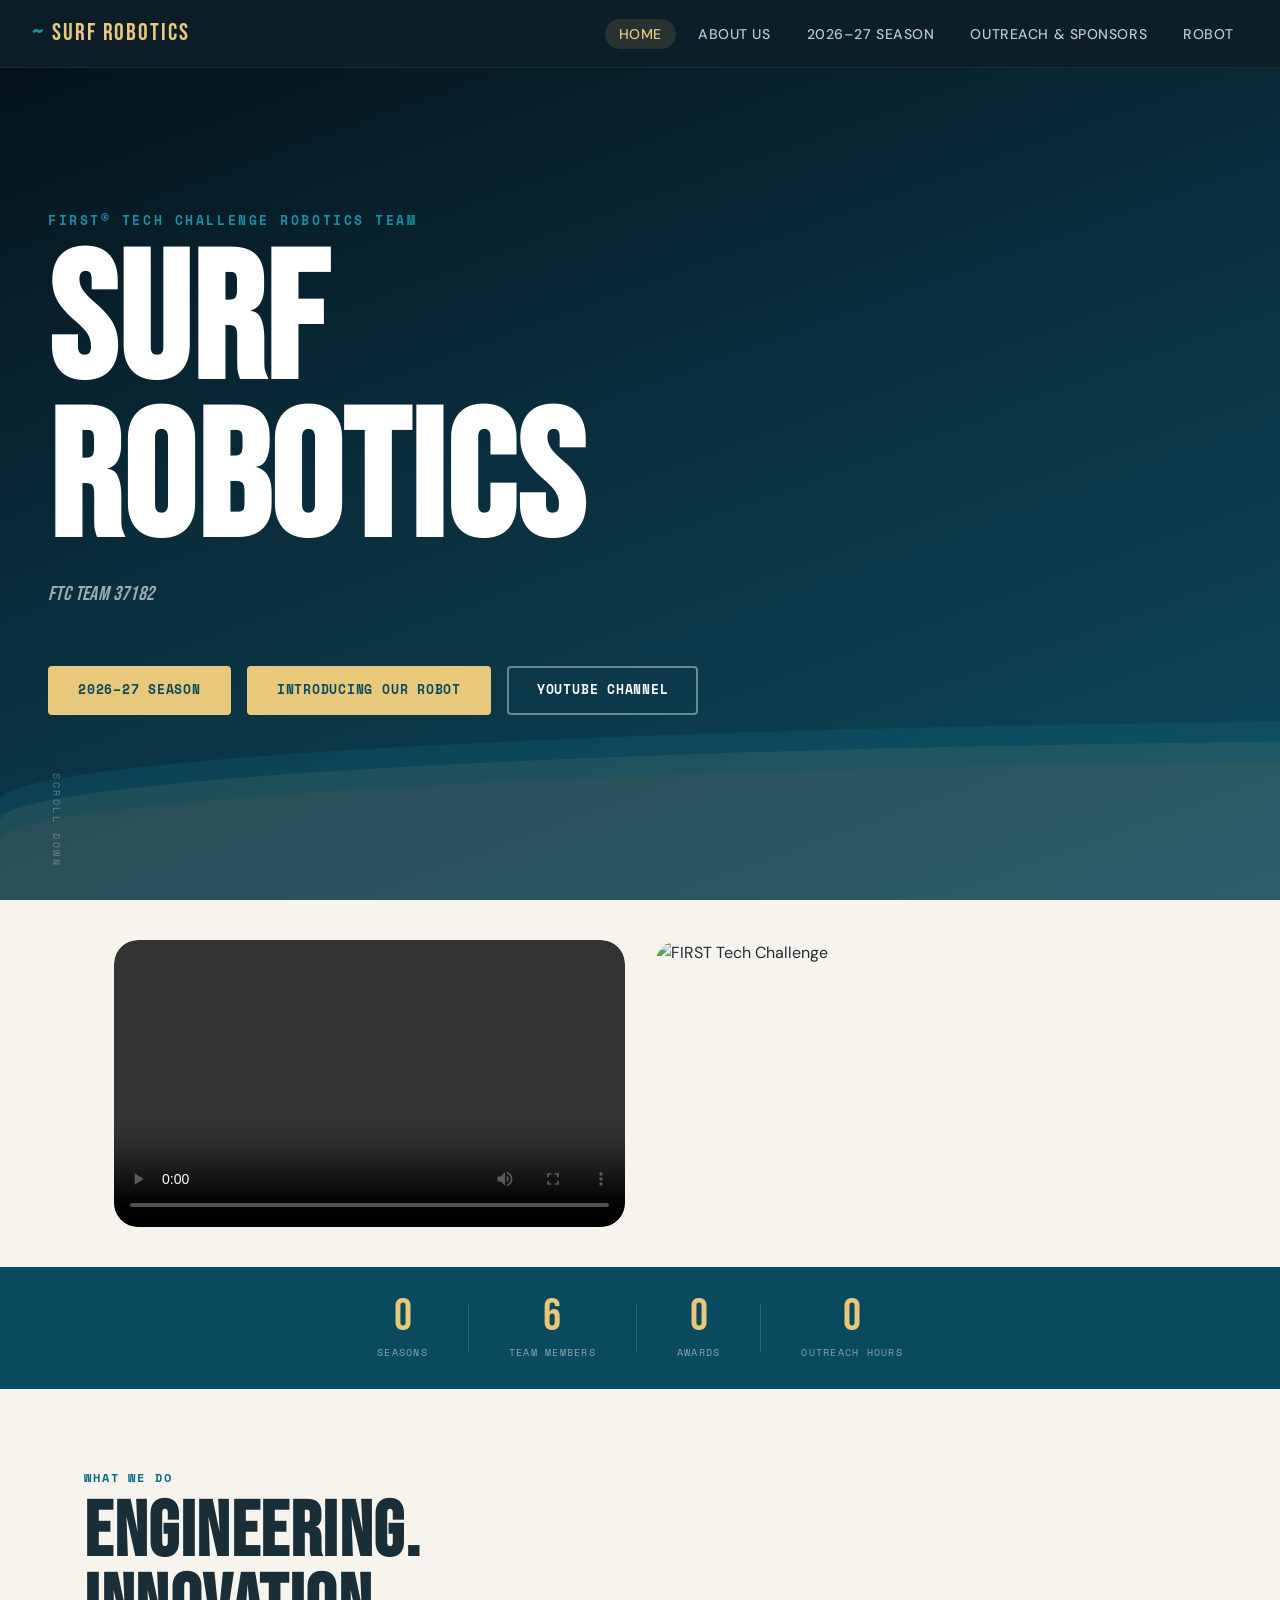
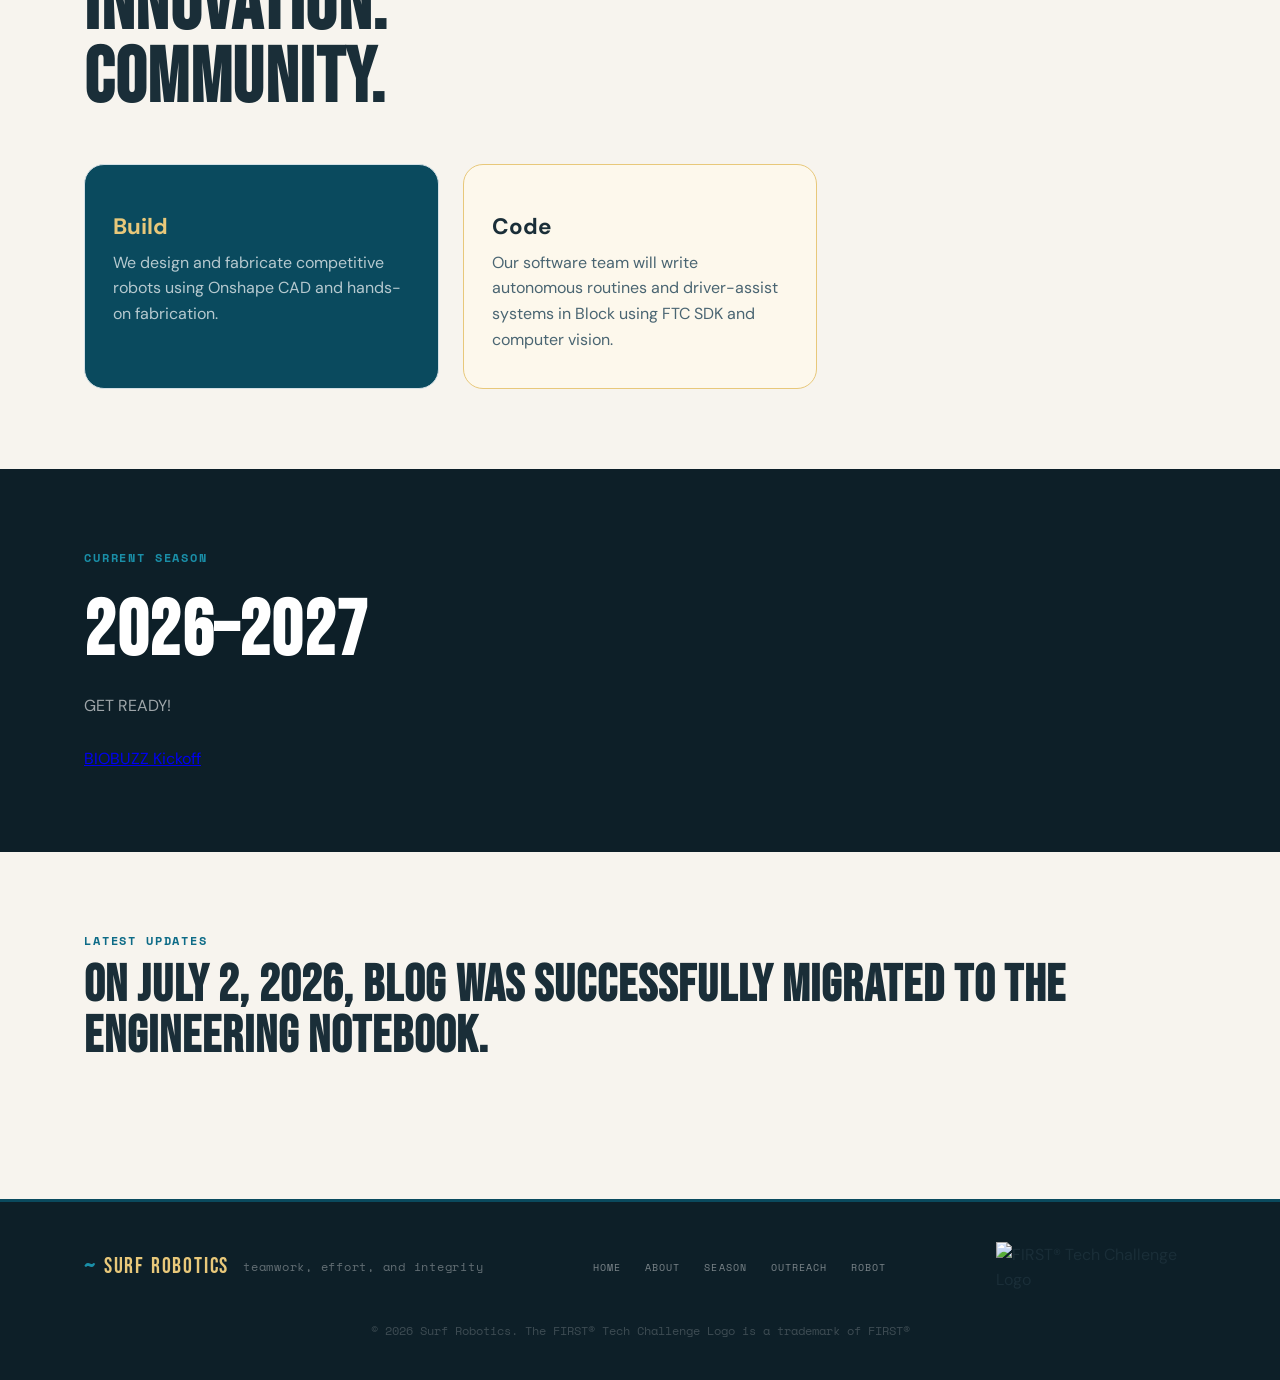
==== commit 5ad17f3c: "Update video element to include controls attribute" ====
--- a/index.html
+++ b/index.html
@@ -100,12 +100,11 @@
 
     <div class="media-item">
       <video
-        class="responsive-media"
-        autoplay
-        loop
-        muted
-        playsinline
-      >
+      class="responsive-media"
+      controls
+      loop
+      playsinline
+>
         <source src="robot.mp4" type="video/mp4">
         Your browser does not support the video tag.
       </video>
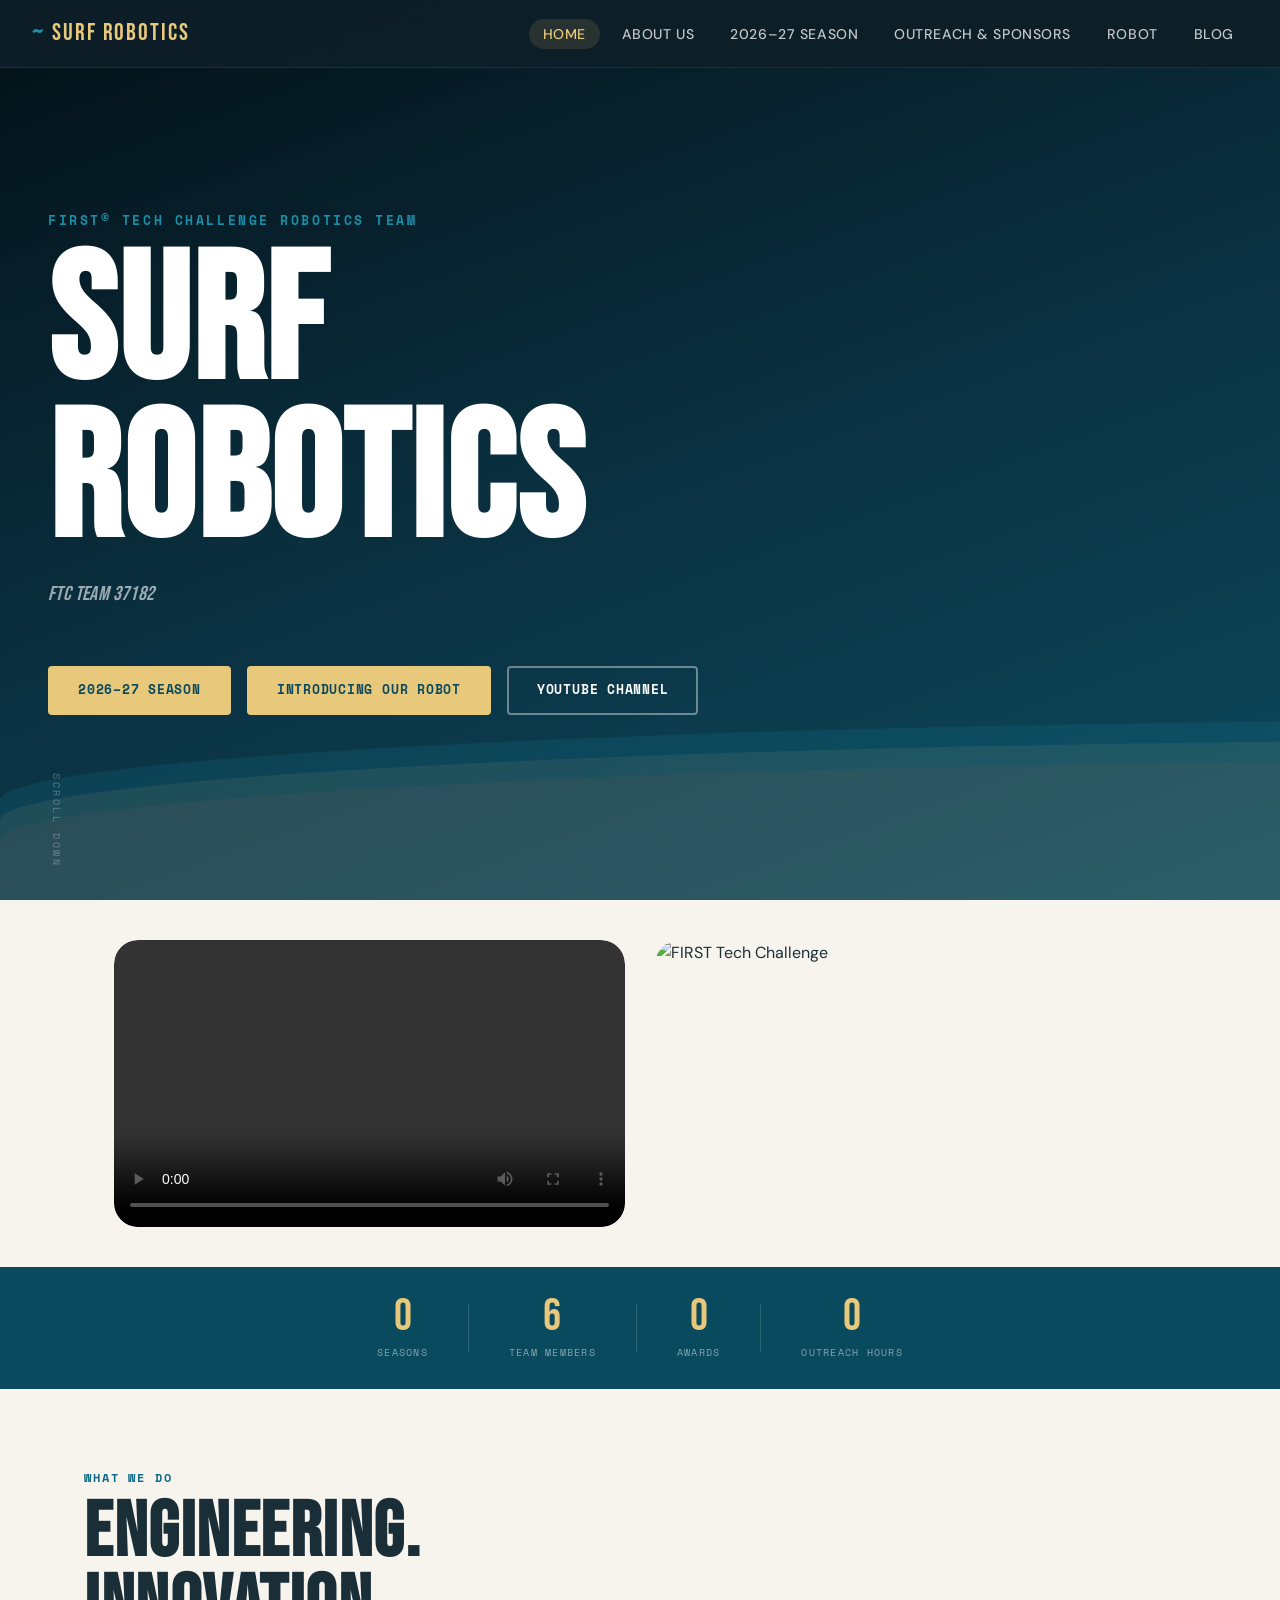
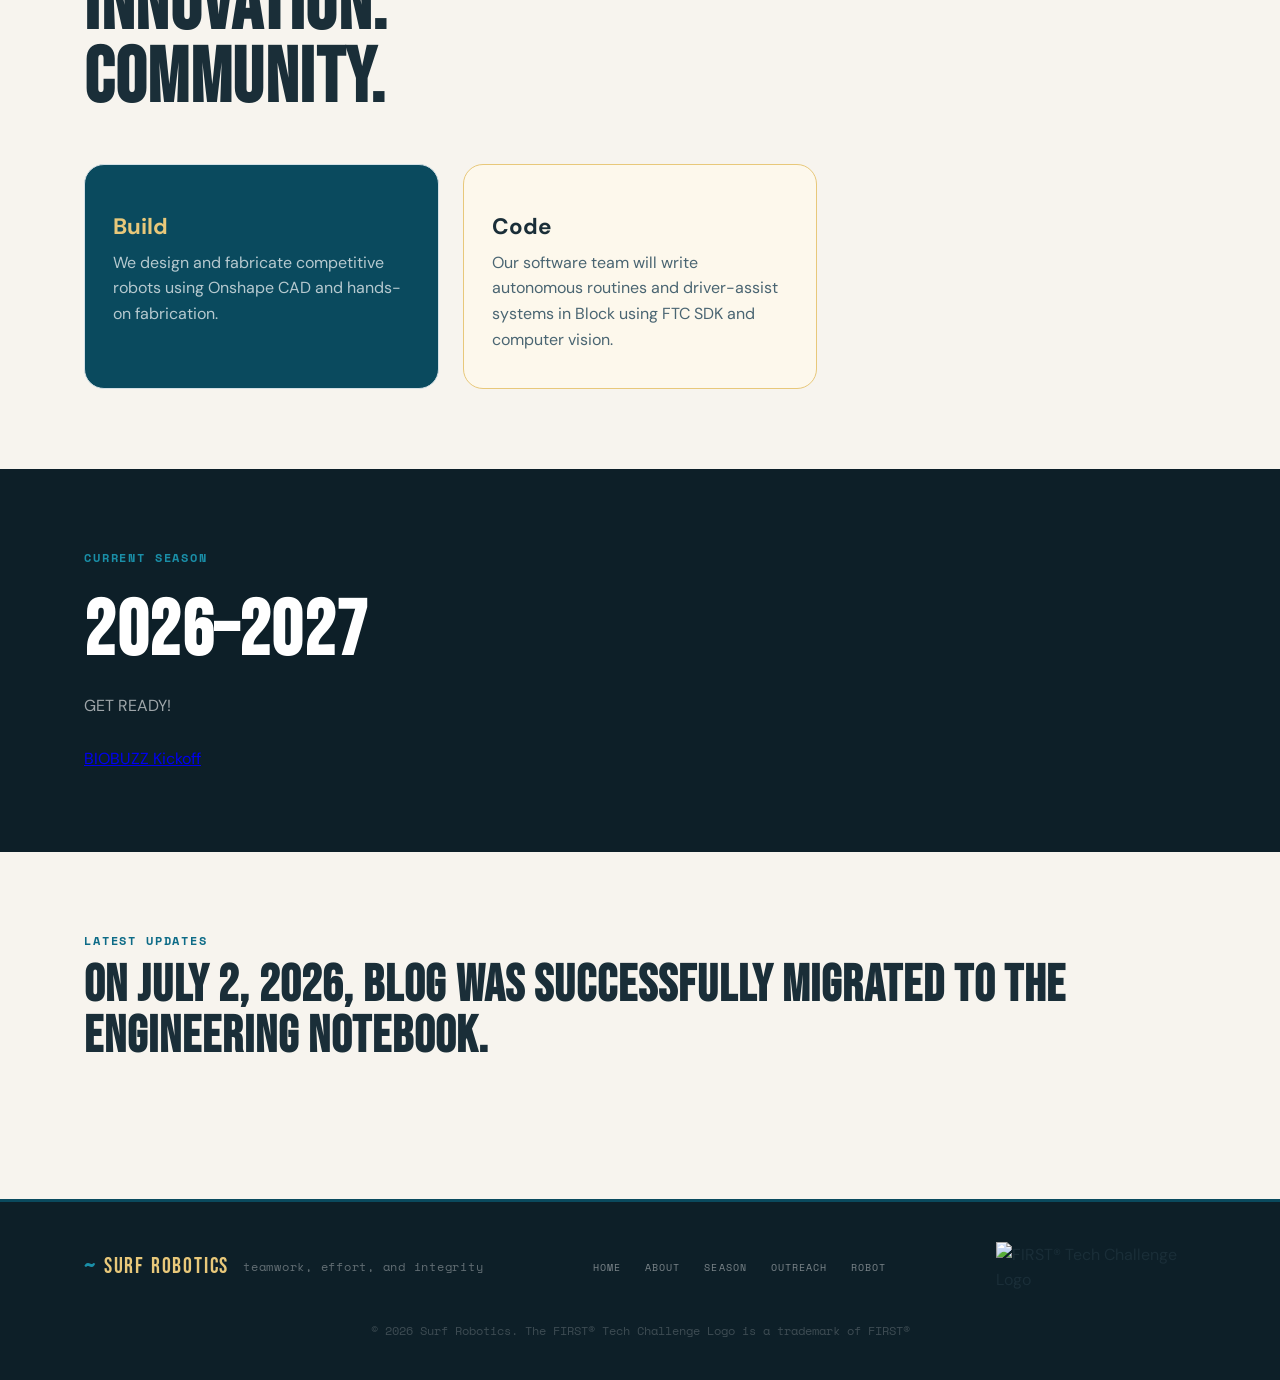
==== commit 8a7a1531: "Add Blog link to navigation menu" ====
--- a/index.html
+++ b/index.html
@@ -40,6 +40,7 @@
       <li><a href="season" title="Click me.">2026–27 Season</a></li>
       <li><a href="outreach" title="Click me.">Outreach & Sponsors</a></li>
       <li><a href="robot" title="Click me.">Robot</a></li>
+      <li><a href="blog.html" title="Click me.">Blog</a></li>
     </ul>
   </nav>
 
@@ -211,12 +212,12 @@
         <a
           href="https://logwork.com/countdown-bom4"
           class="countdown-timer"
-          data-style="flip2"
+          data-style="flip3"
           data-timezone="Europe/London"
           data-textcolor="#cccccc"
           data-date="2026-09-12 17:00"
           data-unitscolor="#cccccc"
-          data-background="#fff000"
+          data-background="#e8c87a"
           data-digitscolor="#111122"
           title="Don't click me."
         >
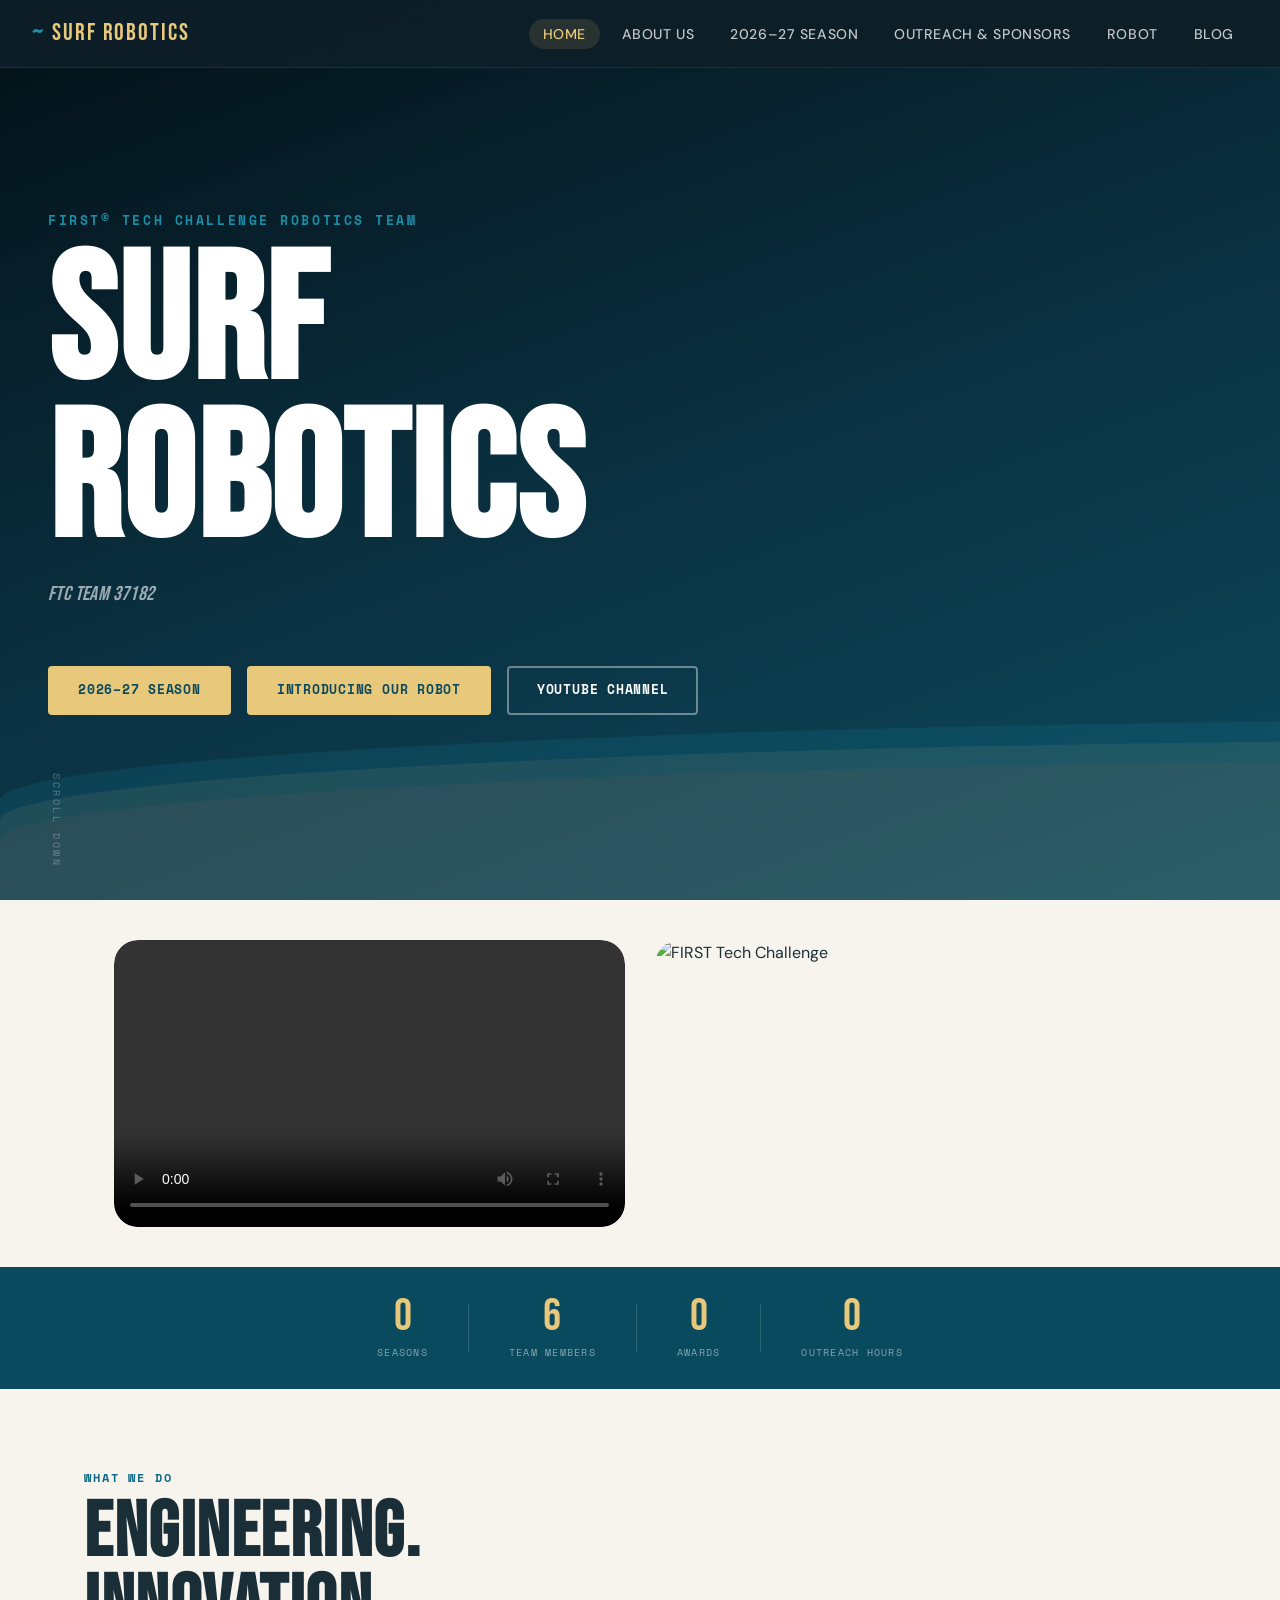
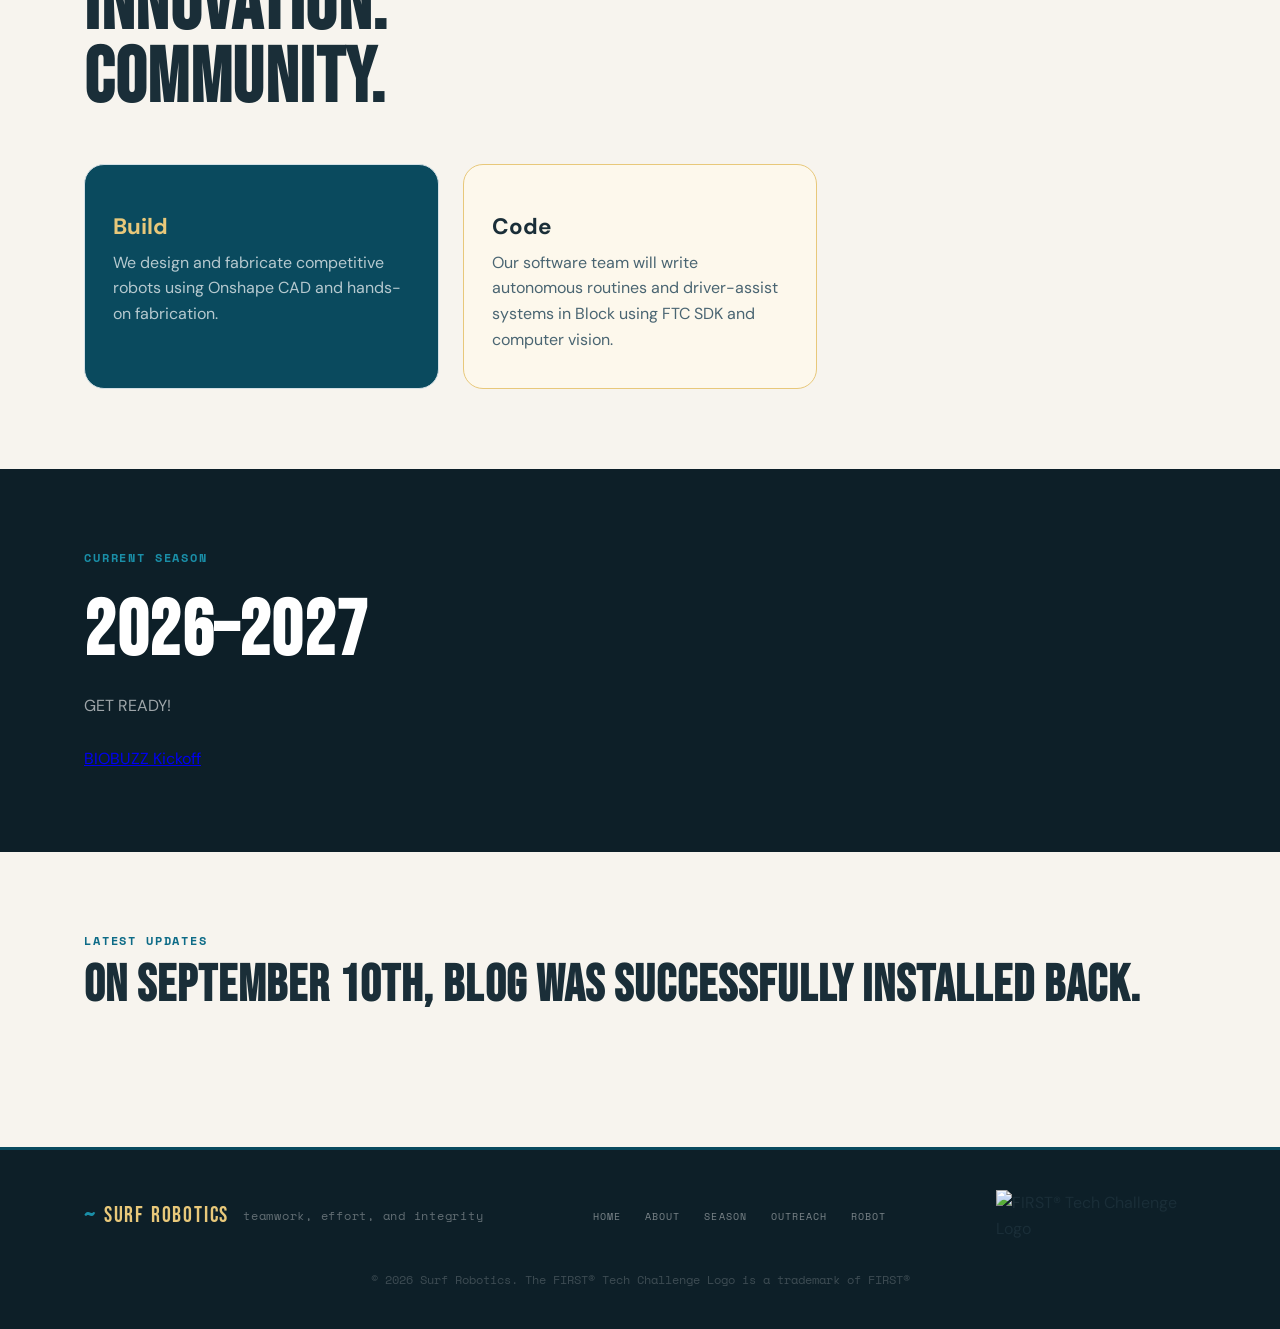
==== commit f8431b67: "Update migration date and installation status" ====
--- a/index.html
+++ b/index.html
@@ -40,7 +40,7 @@
       <li><a href="season" title="Click me.">2026–27 Season</a></li>
       <li><a href="outreach" title="Click me.">Outreach & Sponsors</a></li>
       <li><a href="robot" title="Click me.">Robot</a></li>
-      <li><a href="blog.html" title="Click me.">Blog</a></li>
+      <li><a href="blog" title="Click me.">Blog</a></li>
     </ul>
   </nav>
 
@@ -243,8 +243,7 @@
           </p>
 
           <h2 class="section-title-sm">
-            On July 2, 2026, Blog was successfully migrated
-            to the engineering notebook.
+            On September 10th, blog was successfully installed back.
           </h2>
         </div>
       </div>
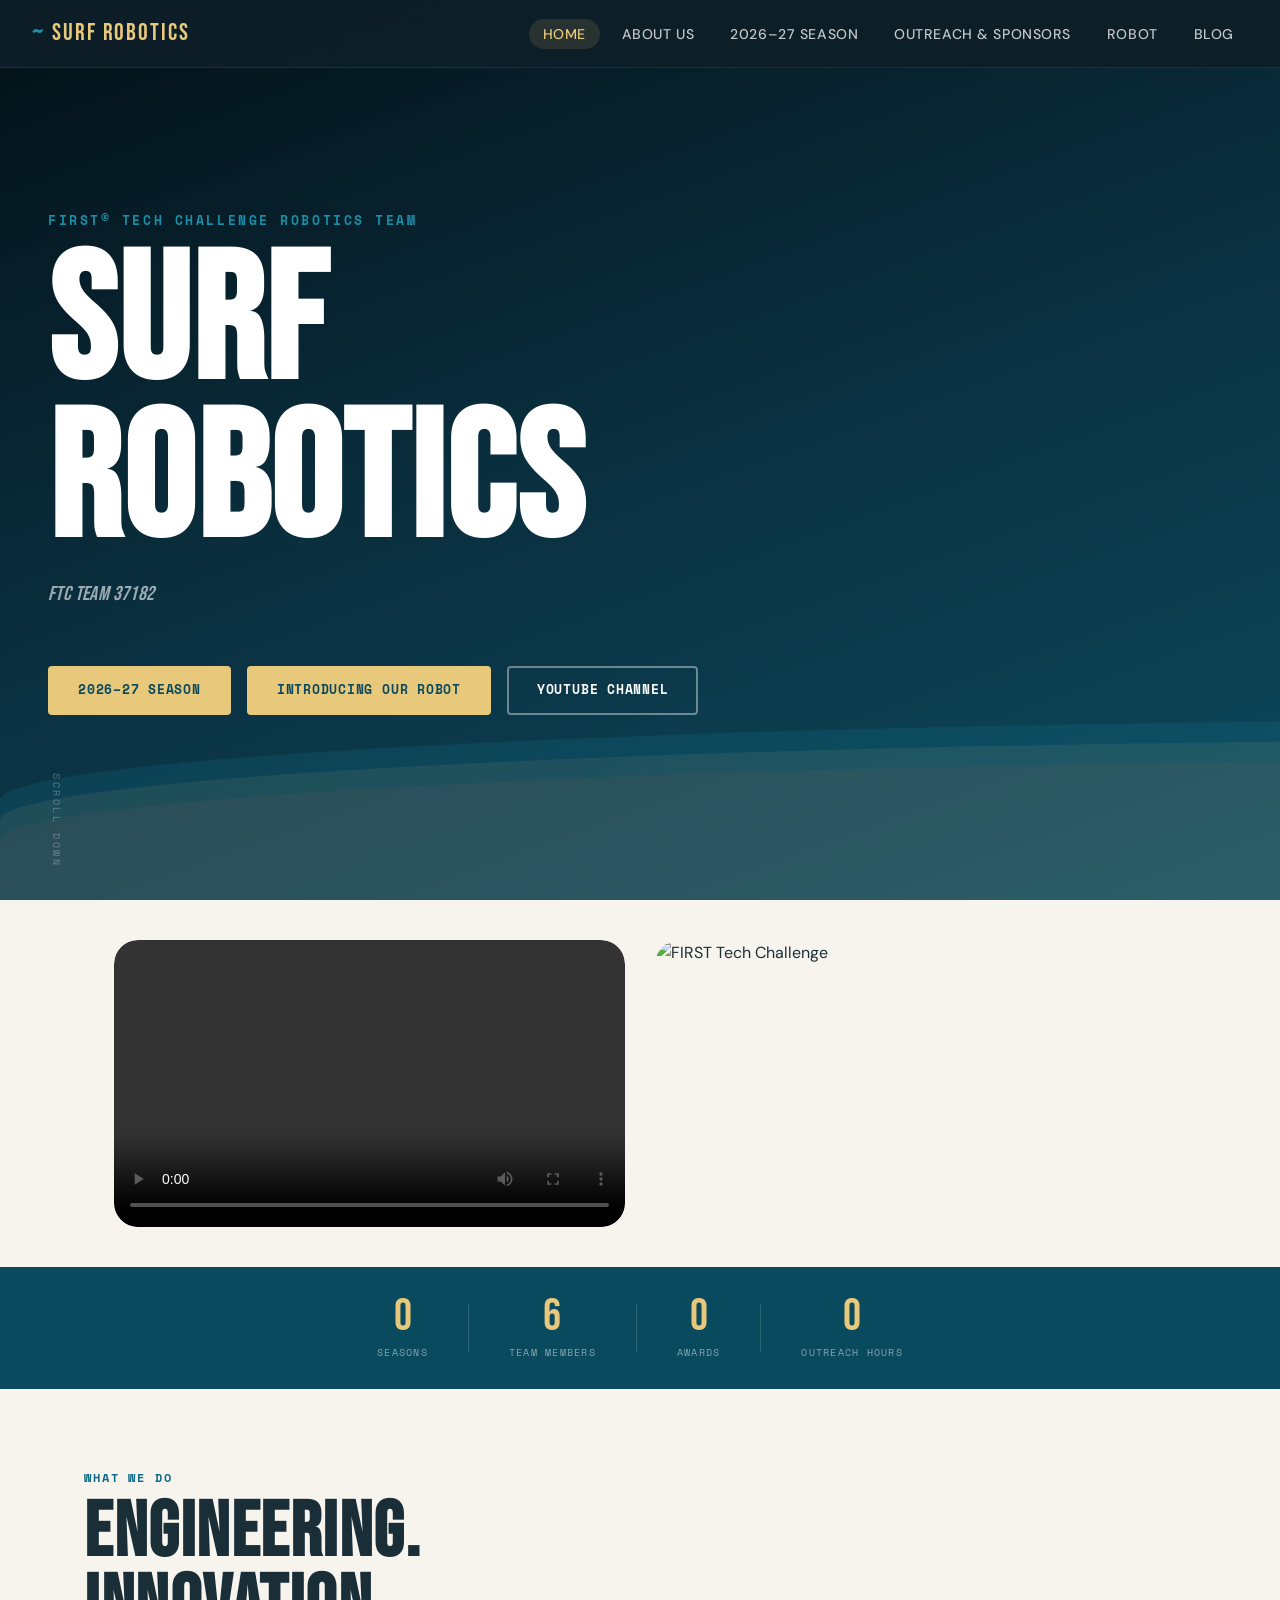
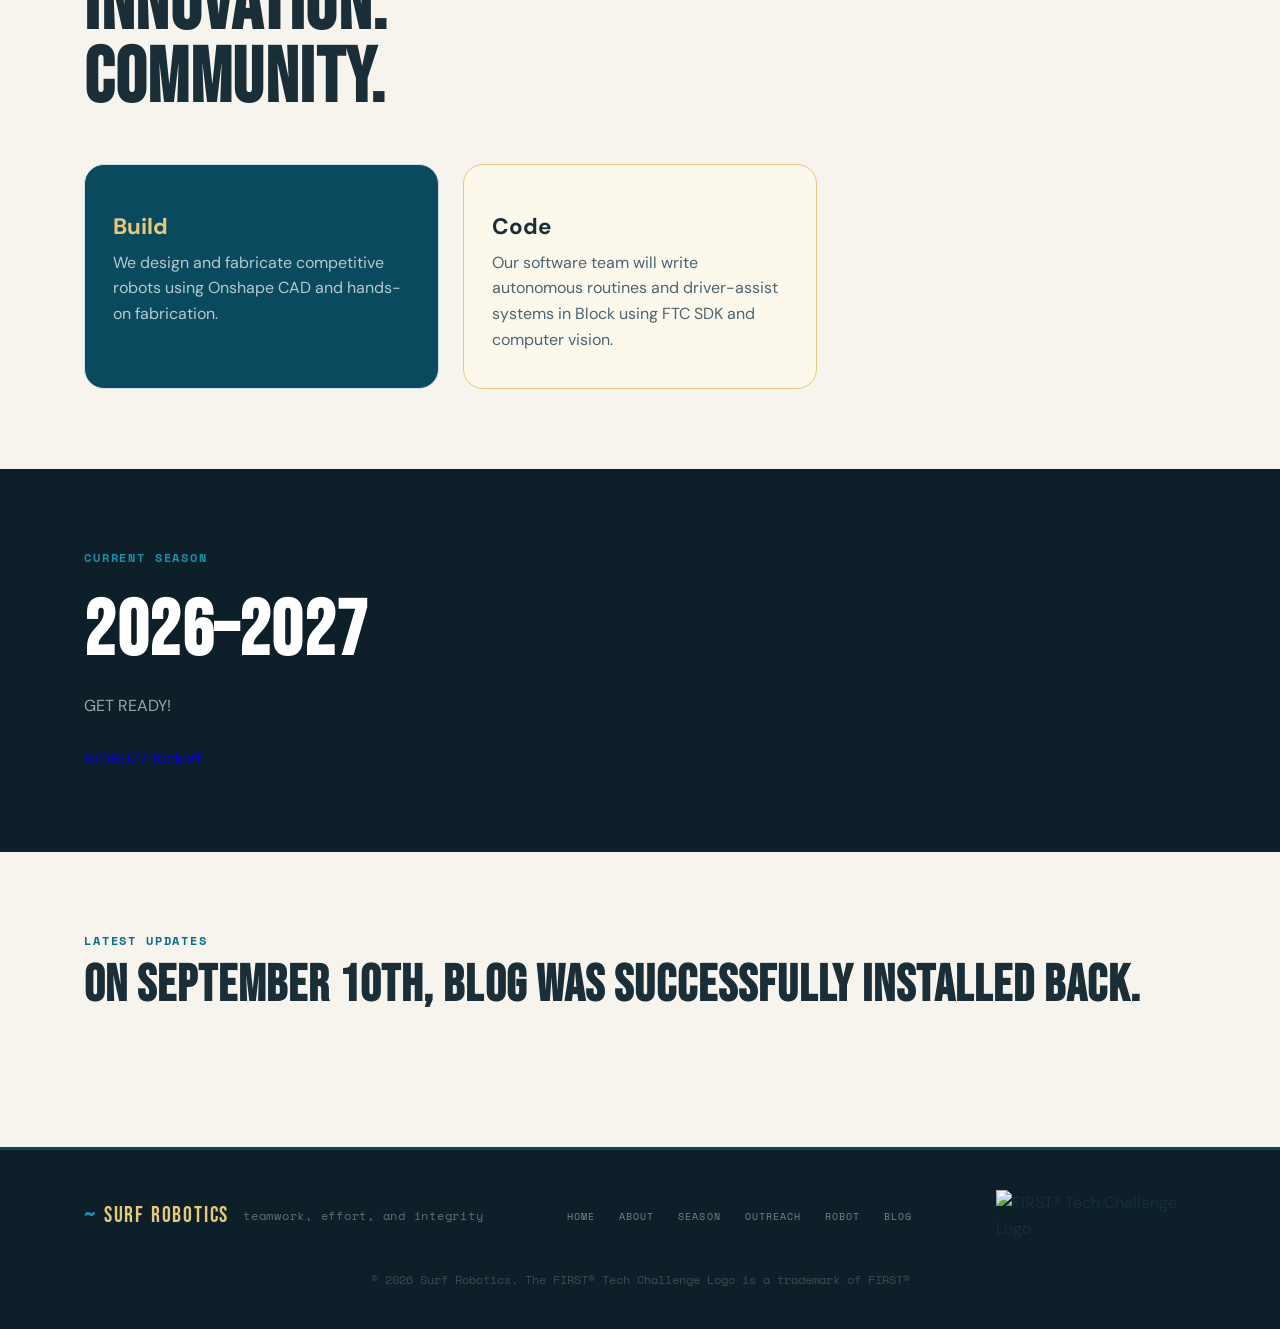
==== commit 09272d33: "Correct 'titlee' to 'title' for Blog link Fix typo in the 'title' attribute for the Blog link." ====
--- a/index.html
+++ b/index.html
@@ -267,6 +267,7 @@
         <a href="season" title="Click me.">Season</a>
         <a href="outreach" title="Click me.">Outreach</a>
         <a href="robot" title="Click me.">Robot</a>
+        <a href="blog" titlee="Click me.">Blog</a>
       </nav>
 
       <img
